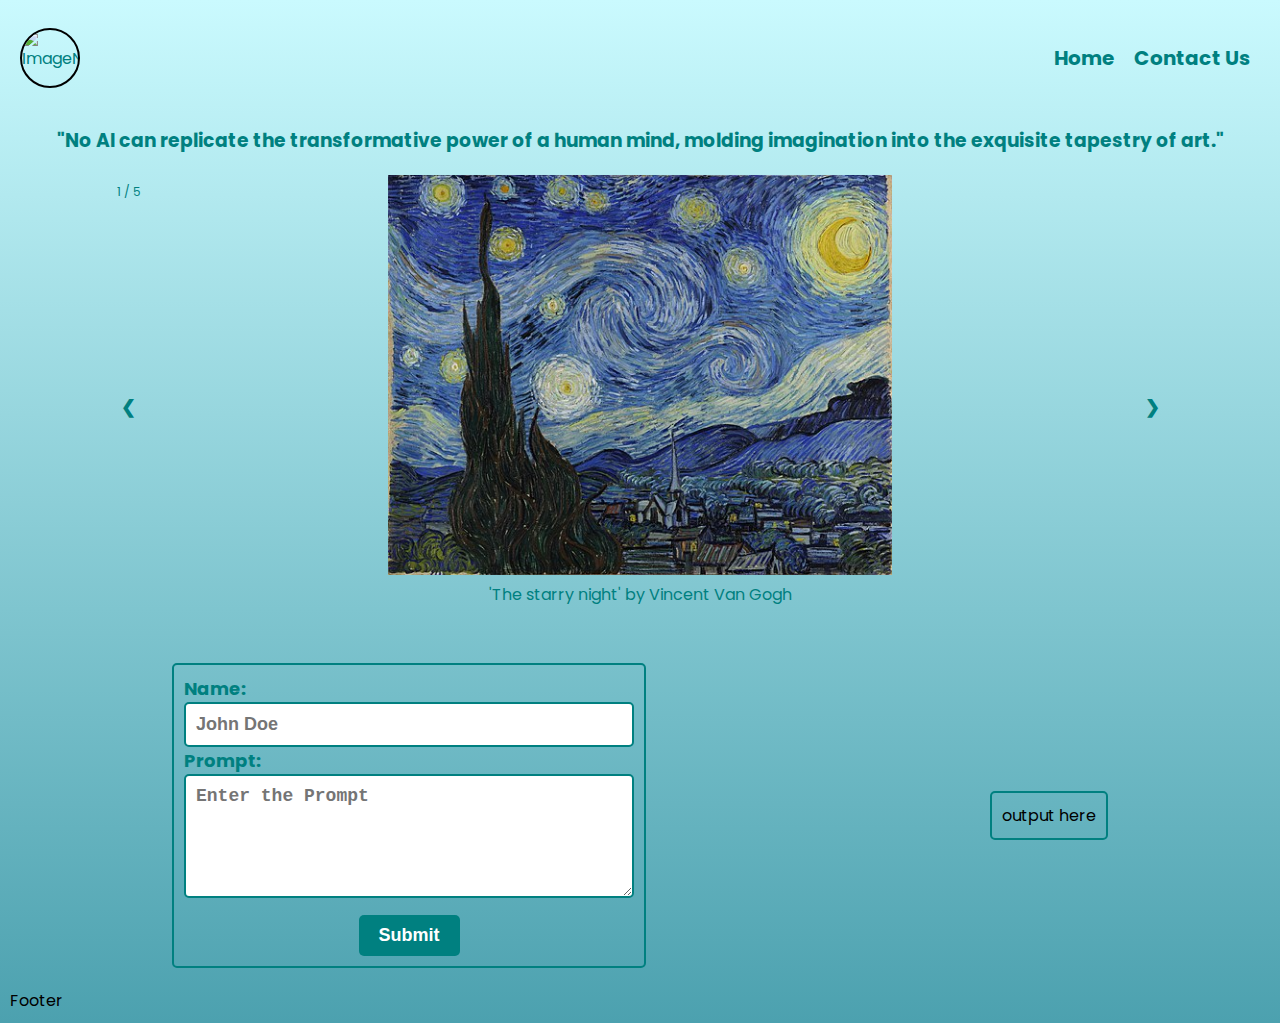
==== index.html @ 93733945 "add: improvements in input" ====
<!DOCTYPE html>
<html lang="en">
  <head>
    <meta charset="UTF-8" />
    <meta http-equiv="X-UA-Compatible" content="IE=edge" />
    <meta name="viewport" content="width=device-width, initial-scale=1.0" />
    <title>ImageNation | DallE clone</title>
    <link rel="stylesheet" href="style.css" />
  </head>
  <body>
    <div class="wrapper">
      <div class="navbar">
        <div class="nav-left">
          <img src="./assets/logo.png" alt="ImageNation" />
        </div>
        <div class="nav-right">
          <a href="#">Home</a>
          <a href="">Contact Us</a>
        </div>
        
      </div>
      <div class="header-quote">
        <h3>
          "No AI can replicate the transformative power of a human mind, molding
          imagination into the exquisite tapestry of art."
        </h3>
      </div>
      <div class="slideshow-container">
        <div class="mySlides fade">
          <div class="numbertext">1 / 5</div>
          <img
            src="./assets/starryNight.jpg"
            id="slide-1"
            alt="The starry night by Vincent Van Gogh"
          />
          <div class="text">
            <a
              href="https://en.wikipedia.org/wiki/The_Starry_Night"
              target="_blank"
              >'The starry night' by Vincent Van Gogh</a
            >
          </div>
        </div>

        <div class="mySlides fade">
          <div class="numbertext">2 / 5</div>
          <img
            src="./assets/Caspar_David_Friedrich_-_Wanderer_above_the_sea_of_fog.jpg"
            id="slide-2"
            alt="'Wanderer above the sea of fog' by Caspar David Friedrich"
          />
          <div class="text">
            <a
              href="https://en.wikipedia.org/wiki/Wanderer_above_the_Sea_of_Fog"
              target="_blank"
              >'Wanderer above the sea of fog' by Caspar David Friedrich</a
            >
          </div>
        </div>

        <div class="mySlides fade">
          <div class="numbertext">3 / 5</div>
          <img
            src="./assets/Zygmunt_Andrychiewicz(the dying artist).jpg"
            id="slide-3"
            alt="'The dying artist -the last friend' by Zygmunt Andrychiewicz"
          />
          <div class="text">
            <a
              href="https://globalgrowthforum.com/the-dying-artist-a-masterpiece-by-zygmunt-andrychiewicz/"
              target="_blank"
              >'The dying artist -the last friend' by Zygmunt Andrychiewicz</a
            >
          </div>
        </div>

        <div class="mySlides fade">
          <div class="numbertext">4 / 5</div>
          <img
            src="./assets/PicassoGuernica.jpg"
            id="slide-4"
            alt="'Guernica' by Pablo Picasso"
          />
          <div class="text">
            <a
              href="https://en.wikipedia.org/wiki/Guernica_(Picasso)"
              target="_blank"
              >'Guernica' by Pablo Picasso</a
            >
          </div>
        </div>

        <div class="mySlides fade">
          <div class="numbertext">5 / 5</div>
          <img
            src="./assets/potatoEasters1.jpg"
            id="slide-5"
            alt="'Potato Easters' by Vincent van Gogh "
          />
          <div class="text">
            <a
              href="https://en.wikipedia.org/wiki/The_Potato_Eaters"
              target="_blank"
              >'Potato Easters' by Vincent van Gogh</a
            >
          </div>
        </div>

        <!-- Next and previous buttons -->
        <a class="prev" onclick="plusSlides(-1)">&#10094;</a>
        <a class="next" onclick="plusSlides(1)">&#10095;</a>
      </div>

      <!-- //main-section -->

      <section>
        <div class="main-section">
          <div class="main-section-input">
            <form action="">
              <label for="name">Name: </label>
              <input type="text" placeholder="John Doe" />
              <br />
              <label for="prompt">Prompt: </label>
              <textarea name="prompt" id="prompt" cols="30" rows="5" placeholder="Enter the Prompt"></textarea>
            </form>
            <button type="btn">Submit</button>
          </div>
          <div class="main-section-output">output here</div>
        </div>
      </section>

      <!-- Footer section -->

      <section>

        <div class="footer-section">Footer</div>
      </section>
      </div>
    <script src="script.js"></script>
  </body>
</html>
---- style.css ----
@import url("https://fonts.googleapis.com/css2?family=Poppins&display=swap");
/* @import url("https://fonts.googleapis.com/css2?family=Poppins&display=swap"); */
@import url("https://fonts.googleapis.com/css2?family=Josefin+Sans&display=swap");
@import url("https://fonts.googleapis.com/css2?family=Josefin+Sans:wght@700&display=swap");

* {
  margin: 0;
  padding: 0;
  box-sizing: border-box;
  scroll-behavior: smooth;
}

body {
  background: linear-gradient(#CAFAFE, #4ca1af);
  font-family: "Poppins", sans-serif;
  /* color: black; */
  margin: 5px;
  padding: 5px;
}

.wrapper {
  display: flex;
  flex-direction: column;
}

@font-face {
  font-family: "Burtons";
  src: url(./assets/Burtons.otf);
}

/* Navbar */

.navbar {
  display: flex;
  align-items: center;
  justify-content: space-between;
  padding: 8px 0;
  color: teal;
  top: 0;
  z-index: 999;
  transition: all 0.3s ease;
  margin-bottom: 20px;
}

.nav-left {
  margin: 10px;
  display: flex;
  align-items: center;
  justify-content: space-between;
}

.nav-left img {
  width: 60px;
  height: 60px;
  object-fit: contain;
  border: 2px solid black;
  border-radius: 50%;
  cursor: pointer;
  align-items: center;
  display: flex;
}

.nav-right {
  display: flex;
  align-items: center;
  justify-content: space-between;
  gap: 20px;
  margin-right: 20px;
}

.nav-right a {
  text-decoration: none;
  color: teal;
  font-size: 20px;
  font-weight: bold;
  transition: all 0.3s ease;
}

.nav-right a:hover {
  color: #ff00ff;
}

.title {
  font-family: "Burtons", sans-serif;
  font-size: 30px;
  font-weight: bold;
  letter-spacing: 2px;
  color: black;
  text-decoration: none;
}

.second-nav button {
  padding: 10px 20px;
  border: none;
  border-radius: 5px;
  background: teal;
  color: white;
  font-size: 18px;
  font-weight: bold;
  cursor: pointer;
  transition: all 0.3s ease;
}

.second-nav button:hover {
  background: #ff00ff;
  color: cyan;
}

/* Header */

.header-quote {
  display: flex;
  align-items: center;
  justify-content: center;
  flex-direction: column;
  gap: 20px;
  margin-bottom: 20px;
  color: teal;
}

/* Paintings and painting carousel*/

.slideshow-container {
  width: 85%;
  position: relative;
  margin: auto;
  margin-bottom: 20px;
}

.mySlides {
  display: none;
}

.mySlides img {
  width: 100%;
  height: 400px;
  object-fit: contain;
  transition: all 0.4s ease-in-out;
}

.prev,
.next {
  cursor: pointer;
  position: absolute;
  top: 50%;
  width: auto;
  padding: 16px;
  margin-top: -22px;
  color: teal;
  font-weight: bold;
  font-size: 18px;
  transition: 0.6s ease;
  border-radius: 0 3px 3px 0;
  user-select: none;
}

.next {
  right: 0;
  border-radius: 3px 0 0 3px;
}

.prev:hover,
.next:hover {
  background-color: magenta;
  color: cyan;
}

.text {
  color: teal;
  font-size: 15px;
  padding: 8px 12px;
  position: relative;
  bottom: 8px;
  width: 100%;
  text-align: center;
}

.text a {
  color: teal;
  text-decoration: none;
  font-size: 16px;
  transition: all 0.3s ease-in-out;
}

.text a:hover {
  color: white;
  cursor: pointer;
}

.numbertext {
  color: teal;
  font-size: 12px;
  padding: 8px 12px;
  position: absolute;
  top: 0;
}

.fade {
  -webkit-animation-name: fade;
  -webkit-animation-duration: 1.5s;
  animation-name: fade;
  animation-duration: 0.5s;
}

@keyframes fade {
  from {
    opacity: 0.4;
  }
  to {
    opacity: 1;
  }
}

/* Main section */

.main-section {
  margin-top: 20px;
  display: flex;
  align-items: center;
  justify-content: space-around;
  gap: 20px;
  margin-bottom: 20px;
}

.main-section-input {
  border: 2px solid teal;
  padding: 10px;
  gap: 10px;
  display: flex;
  align-items: center;
  justify-content: center;
  flex-direction: column;
  border-radius: 5px;
}

.main-section-input button {
  padding: 10px 20px;
  border: none;
  border-radius: 5px;
  background: teal;
  color: white;
  font-size: 18px;
  font-weight: bold;
  cursor: pointer;
  transition: all 0.3s ease;
}

.main-section-input button:hover {
  background: #ff00ff;
  color: cyan;
}

.main-section-input input {
  width: 100%;
  padding: 10px;
  border: 2px solid teal;
  border-radius: 5px;
  outline: none;
  font-size: 18px;
  font-weight: bold;
  color: teal;
}

.main-section-input input:focus {
  border: 2px solid #ff00ff;
}

.main-section-input label {
  font-size: 18px;
  font-weight: bold;
  color: teal;
}

.main-section-input textarea {
  width: 100%;
  padding: 10px;
  border: 2px solid teal;
  border-radius: 5px;
  outline: none;
  font-size: 18px;
  font-weight: bold;
  color: teal;
}

.main-section-input textarea:focus {
  border: 2px solid #ff00ff;
}

.main-section-output {
  border: 2px solid teal;
  padding: 10px;
  gap: 10px;
  display: flex;
  align-items: center;
  justify-content: center;
  border-radius: 5px;
}

/* Screens */
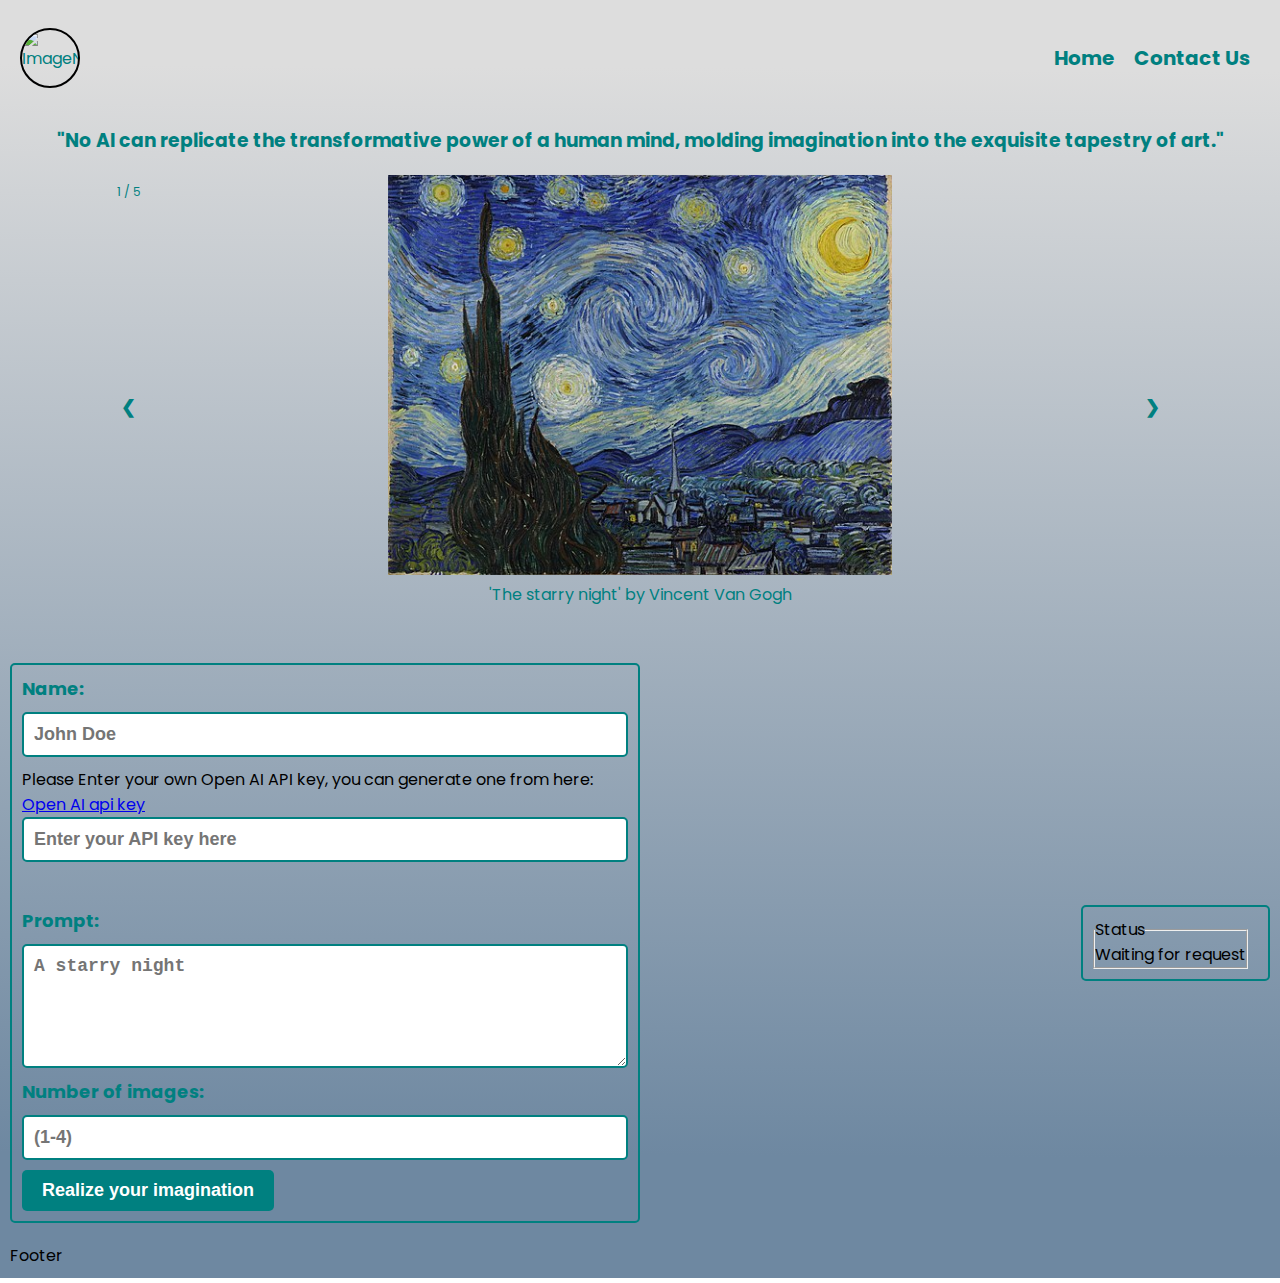
==== commit 04b5315c: "add: input feature & initialized backend" ====
--- a/index.html
+++ b/index.html
@@ -17,7 +17,6 @@
           <a href="#">Home</a>
           <a href="">Contact Us</a>
         </div>
-        
       </div>
       <div class="header-quote">
         <h3>
@@ -116,26 +115,64 @@
       <section>
         <div class="main-section">
           <div class="main-section-input">
-            <form action="">
-              <label for="name">Name: </label>
-              <input type="text" placeholder="John Doe" />
-              <br />
-              <label for="prompt">Prompt: </label>
-              <textarea name="prompt" id="prompt" cols="30" rows="5" placeholder="Enter the Prompt"></textarea>
-            </form>
-            <button type="btn">Submit</button>
+            <label for="name">Name: </label>
+            <input id="user-name" type="text" placeholder="John Doe" />
+            <div>
+              Please Enter your own Open AI API key, you can generate one from
+              here:
+              <a
+                target="_blank"
+                href="https://platform.openai.com/account/api-keys"
+                >Open AI api key</a
+              >
+              <input
+                id="api-key"
+                type="text"
+                value=""
+                placeholder="Enter your API key here"
+              />
+            </div>
+            <br />
+            <label for="prompt">Prompt: </label>
+            <textarea
+              name="prompt"
+              id="image-prompt"
+              cols="30"
+              rows="5"
+              placeholder="A starry night"
+            ></textarea>
+            <label for="number">Number of images: </label>
+            <input
+              id="image-count"
+              type="number"
+              placeholder="(1-4)"
+              min="1"
+              max="4"
+            />
+            <button id="send-request" type="button">
+              Realize your imagination
+            </button>
           </div>
-          <div class="main-section-output">output here</div>
+          <div class="main-section-output">
+            <fieldset>
+              <legend>Status</legend>
+              <div id="req-status">
+                <p id="req-status-value">Waiting for request</p>
+              </div>
+            </fieldset>
+
+            <!-- Response images -->
+            <div id="image-container"></div>
+          </div>
         </div>
       </section>
 
       <!-- Footer section -->
 
       <section>
-
         <div class="footer-section">Footer</div>
       </section>
-      </div>
+    </div>
     <script src="script.js"></script>
   </body>
 </html>
--- a/style.css
+++ b/style.css
@@ -11,7 +11,7 @@
 }
 
 body {
-  background: linear-gradient(#CAFAFE, #4ca1af);
+  background: linear-gradient(180.3deg, rgb(221, 221, 221) 5.5%, rgb(110, 136, 161) 90.2%);
   font-family: "Poppins", sans-serif;
   /* color: black; */
   margin: 5px;
@@ -217,18 +217,19 @@
   margin-top: 20px;
   display: flex;
   align-items: center;
-  justify-content: space-around;
+  justify-content: space-between;
   gap: 20px;
   margin-bottom: 20px;
 }
 
 .main-section-input {
   border: 2px solid teal;
+  width: 50%;
   padding: 10px;
   gap: 10px;
   display: flex;
-  align-items: center;
-  justify-content: center;
+  align-items: flex-start;
+  justify-content: space-around;
   flex-direction: column;
   border-radius: 5px;
 }
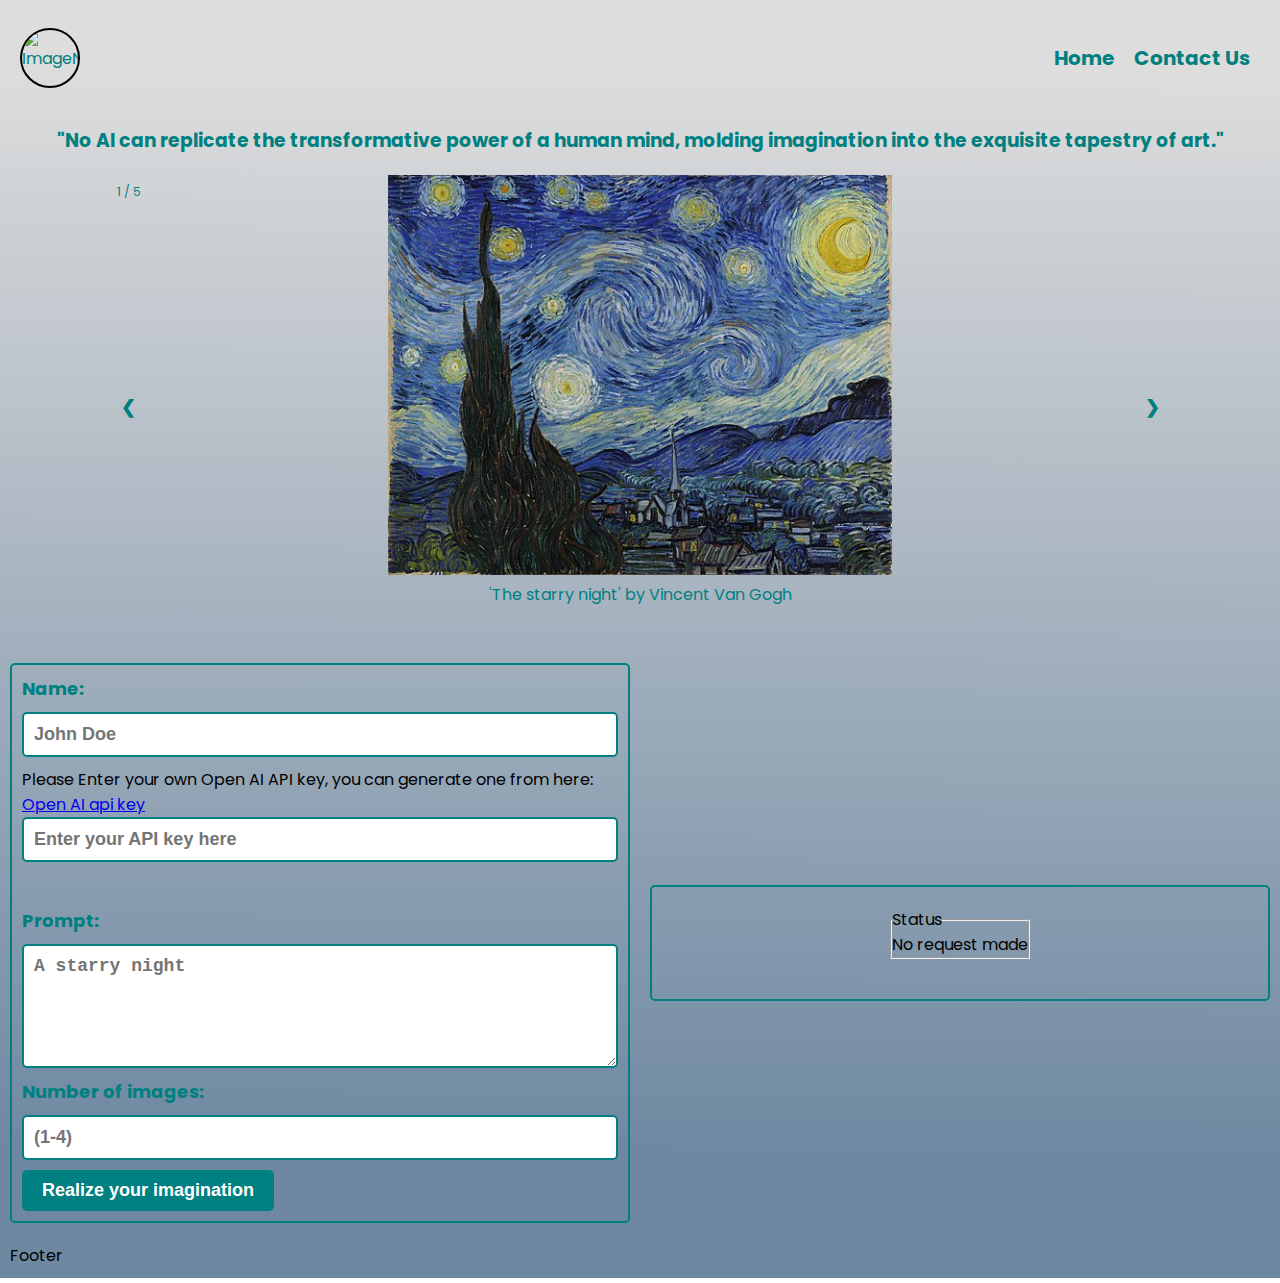
==== commit a757e445: "add: download image" ====
--- a/index.html
+++ b/index.html
@@ -157,12 +157,12 @@
             <fieldset>
               <legend>Status</legend>
               <div id="req-status">
-                <p id="req-status-value">Waiting for request</p>
+                <p id="req-status-value">No request made</p>
               </div>
             </fieldset>
 
             <!-- Response images -->
-            <div id="image-container"></div>
+            <div class="result-images" id="image-container"></div>
           </div>
         </div>
       </section>
--- a/style.css
+++ b/style.css
@@ -288,13 +288,74 @@
 }
 
 .main-section-output {
-  border: 2px solid teal;
-  padding: 10px;
+  width: 50%;
+  display: flex;
+  align-items: center;
+  justify-content: center;
+  flex-direction: column;
+  gap: 20px;
+  border: 2px solid teal;
+  border-radius: 5px;
+  padding: 20px;
+}
+
+.result-images {
+  width: 100%;
+  display: flex;
+  align-items: center;
+  justify-content: center;
+  gap: 20px;
+  flex-wrap: wrap;
+  position: relative;
+}
+
+.result-images img {
+  width: 200px;
+  height: 200px;
+  object-fit: contain;
+  border: 2px solid teal;
+  border-radius: 5px;
+  position: relative;
+}
+
+.result-images img:hover {
+  border: 2px solid #ff00ff;
+}
+
+.result-images img:hover + .download-btn {
+  opacity: 1;
+}
+
+.image-div {
+  position: relative;
+  display: flex;
+  align-items: center;
+  justify-content: center;
+  flex-direction: column;
   gap: 10px;
-  display: flex;
-  align-items: center;
-  justify-content: center;
-  border-radius: 5px;
-}
+}
+
+
+.download-btn {
+  padding: 10px 20px;
+  border: none;
+  border-radius: 5px;
+  background: teal;
+  color: white;
+  font-size: 10px;
+  font-weight: bold;
+  cursor: pointer;
+  transition: all 0.3s ease;
+}
+
+.download-btn:hover {
+  background: #ff00ff;
+  color: cyan;
+}
+
+
+/* Footer */
+
+
 
 /* Screens */
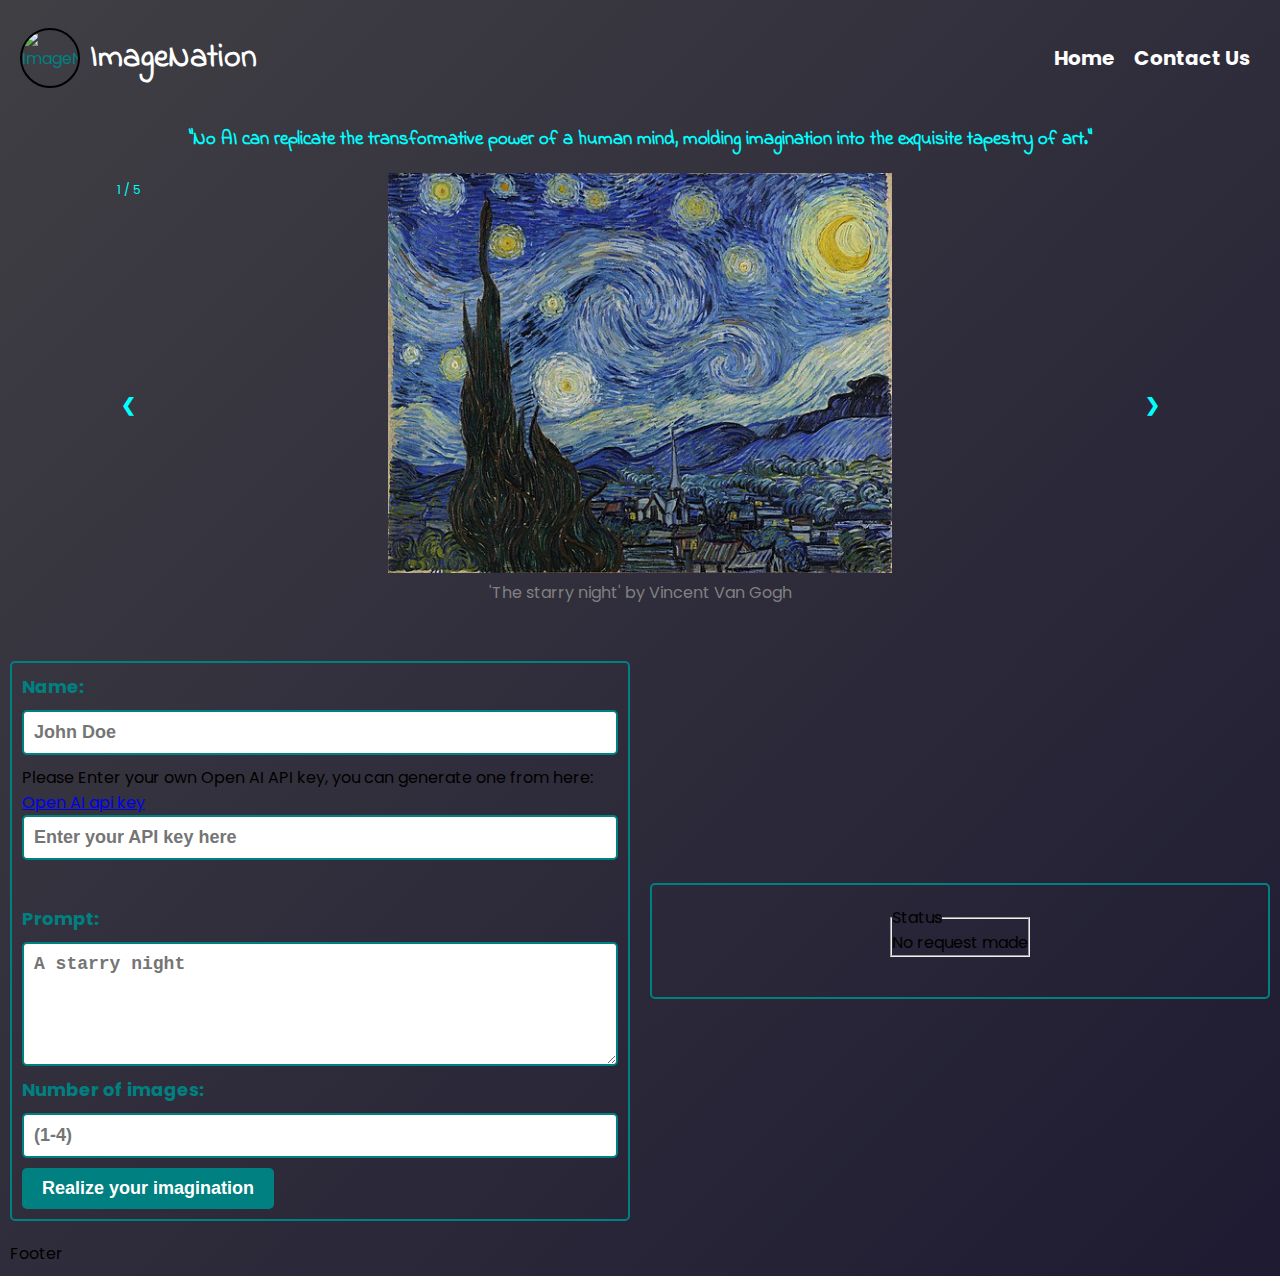
==== commit 6937a241: "add: media queries" ====
--- a/index.html
+++ b/index.html
@@ -12,6 +12,7 @@
       <div class="navbar">
         <div class="nav-left">
           <img src="./assets/logo.png" alt="ImageNation" />
+          <h1>ImageNation</h1>
         </div>
         <div class="nav-right">
           <a href="#">Home</a>
--- a/style.css
+++ b/style.css
@@ -1,7 +1,5 @@
 @import url("https://fonts.googleapis.com/css2?family=Poppins&display=swap");
-/* @import url("https://fonts.googleapis.com/css2?family=Poppins&display=swap"); */
-@import url("https://fonts.googleapis.com/css2?family=Josefin+Sans&display=swap");
-@import url("https://fonts.googleapis.com/css2?family=Josefin+Sans:wght@700&display=swap");
+@import url("https://fonts.googleapis.com/css2?family=Indie+Flower&display=swap");
 
 * {
   margin: 0;
@@ -11,7 +9,7 @@
 }
 
 body {
-  background: linear-gradient(180.3deg, rgb(221, 221, 221) 5.5%, rgb(110, 136, 161) 90.2%);
+  background: linear-gradient(to bottom right, #403f44, #1e1b32);
   font-family: "Poppins", sans-serif;
   /* color: black; */
   margin: 5px;
@@ -43,10 +41,16 @@
 }
 
 .nav-left {
+  gap: 10px;
   margin: 10px;
   display: flex;
   align-items: center;
   justify-content: space-between;
+}
+
+.nav-left h1 {
+  font-family: 'Indie Flower', cursive;
+  color: white;
 }
 
 .nav-left img {
@@ -70,7 +74,7 @@
 
 .nav-right a {
   text-decoration: none;
-  color: teal;
+  color: white;
   font-size: 20px;
   font-weight: bold;
   transition: all 0.3s ease;
@@ -78,6 +82,7 @@
 
 .nav-right a:hover {
   color: #ff00ff;
+  transition: all 0.3s ease-in-out;
 }
 
 .title {
@@ -109,13 +114,14 @@
 /* Header */
 
 .header-quote {
+  font-family: 'Indie Flower', cursive;
   display: flex;
   align-items: center;
   justify-content: center;
   flex-direction: column;
   gap: 20px;
   margin-bottom: 20px;
-  color: teal;
+  color: cyan;
 }
 
 /* Paintings and painting carousel*/
@@ -146,7 +152,7 @@
   width: auto;
   padding: 16px;
   margin-top: -22px;
-  color: teal;
+  color: cyan;
   font-weight: bold;
   font-size: 18px;
   transition: 0.6s ease;
@@ -161,12 +167,12 @@
 
 .prev:hover,
 .next:hover {
-  background-color: magenta;
+  background-color: teal;
   color: cyan;
 }
 
 .text {
-  color: teal;
+  color: cyan;
   font-size: 15px;
   padding: 8px 12px;
   position: relative;
@@ -176,19 +182,19 @@
 }
 
 .text a {
-  color: teal;
+  color: gray;
   text-decoration: none;
   font-size: 16px;
   transition: all 0.3s ease-in-out;
 }
 
 .text a:hover {
-  color: white;
+  color: cyan;
   cursor: pointer;
 }
 
 .numbertext {
-  color: teal;
+  color: cyan;
   font-size: 12px;
   padding: 8px 12px;
   position: absolute;
@@ -335,7 +341,6 @@
   gap: 10px;
 }
 
-
 .download-btn {
   padding: 10px 20px;
   border: none;
@@ -353,9 +358,13 @@
   color: cyan;
 }
 
-
 /* Footer */
 
-
-
 /* Screens */
+
+@media screen and (max-width: 550px) {
+  .main-section {
+    display: flex;
+    flex-direction: column;
+  }
+}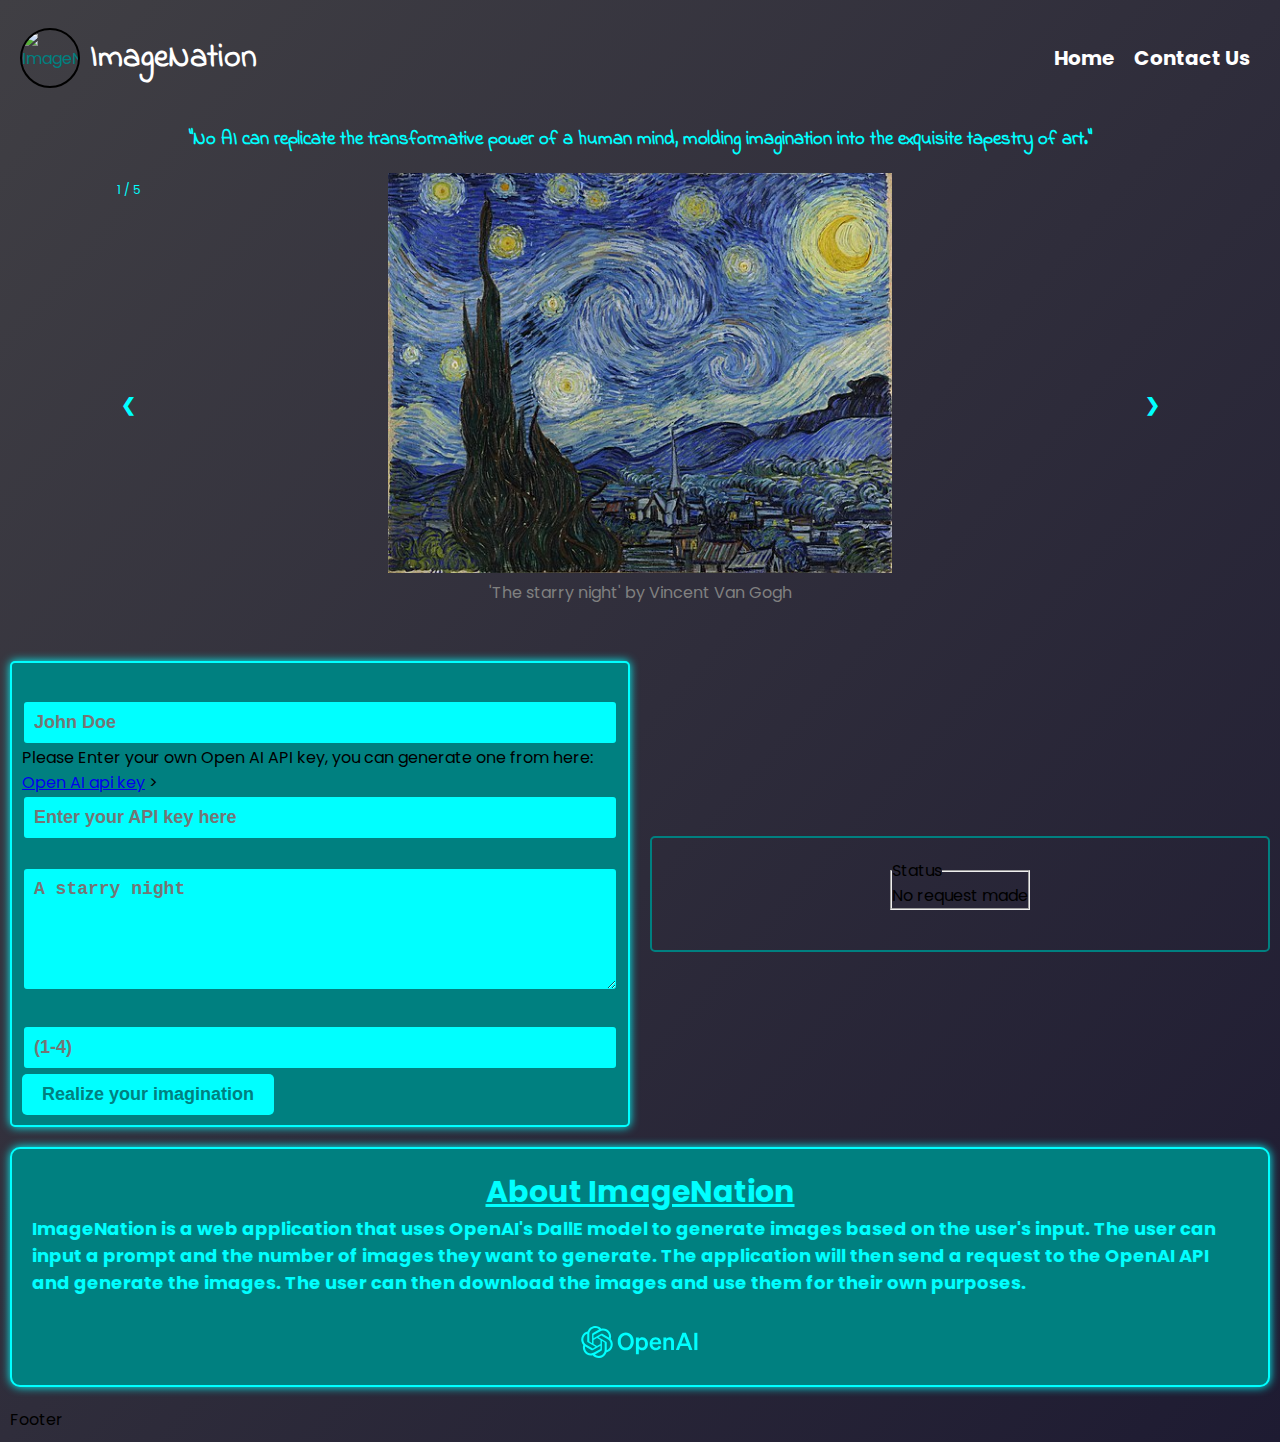
==== commit 3ad826c0: "add: some designs" ====
--- a/index.html
+++ b/index.html
@@ -116,9 +116,14 @@
       <section>
         <div class="main-section">
           <div class="main-section-input">
-            <label for="name">Name: </label>
-            <input id="user-name" type="text" placeholder="John Doe" />
-            <div>
+            <form action="">
+              <label for="name">Name: </label>
+              <input
+                id="user-name"
+                type="text"
+                placeholder="John Doe"
+                required
+              />
               Please Enter your own Open AI API key, you can generate one from
               here:
               <a
@@ -126,33 +131,36 @@
                 href="https://platform.openai.com/account/api-keys"
                 >Open AI api key</a
               >
+              >
               <input
                 id="api-key"
                 type="text"
                 value=""
                 placeholder="Enter your API key here"
+                required
               />
-            </div>
-            <br />
-            <label for="prompt">Prompt: </label>
-            <textarea
-              name="prompt"
-              id="image-prompt"
-              cols="30"
-              rows="5"
-              placeholder="A starry night"
-            ></textarea>
-            <label for="number">Number of images: </label>
-            <input
-              id="image-count"
-              type="number"
-              placeholder="(1-4)"
-              min="1"
-              max="4"
-            />
-            <button id="send-request" type="button">
-              Realize your imagination
-            </button>
+              <label for="prompt">Prompt: </label>
+              <textarea
+                name="prompt"
+                id="image-prompt"
+                cols="30"
+                rows="5"
+                placeholder="A starry night"
+                required
+              ></textarea>
+              <label for="number">Number of images: </label>
+              <input
+                id="image-count"
+                type="number"
+                placeholder="(1-4)"
+                min="1"
+                max="4"
+                required
+              />
+              <button id="send-request" type="button">
+                Realize your imagination
+              </button>
+            </form>
           </div>
           <div class="main-section-output">
             <fieldset>
@@ -168,6 +176,29 @@
         </div>
       </section>
 
+      <!-- About Section -->
+
+      <section>
+        <div class="about-section">
+          <div class="about-section-left">
+            <h1>About ImageNation</h1>
+            <p>
+              ImageNation is a web application that uses OpenAI's DallE model to
+              generate images based on the user's input. The user can input a
+              prompt and the number of images they want to generate. The
+              application will then send a request to the OpenAI API and
+              generate the images. The user can then download the images and use
+              them for their own purposes.
+            </p>
+          </div>
+          <div class="about-section-right">
+            <a href="https://openai.com/product/dall-e-2" target="_blank">
+
+              <svg fill="none" xmlns="http://www.w3.org/2000/svg" viewBox="0 0 1180 320" class="a-icon--logo-text flex h-32" style="width:118;height:32;" data-new="" aria-hidden="true" data-v-3154cec8=""><g fill="currentColor" data-v-3154cec8=""><path d="m367.44 153.84c0 52.32 33.6 88.8 80.16 88.8s80.16-36.48 80.16-88.8-33.6-88.8-80.16-88.8-80.16 36.48-80.16 88.8zm129.6 0c0 37.44-20.4 61.68-49.44 61.68s-49.44-24.24-49.44-61.68 20.4-61.68 49.44-61.68 49.44 24.24 49.44 61.68z"></path><path d="m614.27 242.64c35.28 0 55.44-29.76 55.44-65.52s-20.16-65.52-55.44-65.52c-16.32 0-28.32 6.48-36.24 15.84v-13.44h-28.8v169.2h28.8v-56.4c7.92 9.36 19.92 15.84 36.24 15.84zm-36.96-69.12c0-23.76 13.44-36.72 31.2-36.72 20.88 0 32.16 16.32 32.16 40.32s-11.28 40.32-32.16 40.32c-17.76 0-31.2-13.2-31.2-36.48z"></path><path d="m747.65 242.64c25.2 0 45.12-13.2 54-35.28l-24.72-9.36c-3.84 12.96-15.12 20.16-29.28 20.16-18.48 0-31.44-13.2-33.6-34.8h88.32v-9.6c0-34.56-19.44-62.16-55.92-62.16s-60 28.56-60 65.52c0 38.88 25.2 65.52 61.2 65.52zm-1.44-106.8c18.24 0 26.88 12 27.12 25.92h-57.84c4.32-17.04 15.84-25.92 30.72-25.92z"></path><path d="m823.98 240h28.8v-73.92c0-18 13.2-27.6 26.16-27.6 15.84 0 22.08 11.28 22.08 26.88v74.64h28.8v-83.04c0-27.12-15.84-45.36-42.24-45.36-16.32 0-27.6 7.44-34.8 15.84v-13.44h-28.8z"></path><path d="m1014.17 67.68-65.28 172.32h30.48l14.64-39.36h74.4l14.88 39.36h30.96l-65.28-172.32zm16.8 34.08 27.36 72h-54.24z"></path><path d="m1163.69 68.18h-30.72v172.32h30.72z"></path><path d="m297.06 130.97c7.26-21.79 4.76-45.66-6.85-65.48-17.46-30.4-52.56-46.04-86.84-38.68-15.25-17.18-37.16-26.95-60.13-26.81-35.04-.08-66.13 22.48-76.91 55.82-22.51 4.61-41.94 18.7-53.31 38.67-17.59 30.32-13.58 68.54 9.92 94.54-7.26 21.79-4.76 45.66 6.85 65.48 17.46 30.4 52.56 46.04 86.84 38.68 15.24 17.18 37.16 26.95 60.13 26.8 35.06.09 66.16-22.49 76.94-55.86 22.51-4.61 41.94-18.7 53.31-38.67 17.57-30.32 13.55-68.51-9.94-94.51zm-120.28 168.11c-14.03.02-27.62-4.89-38.39-13.88.49-.26 1.34-.73 1.89-1.07l63.72-36.8c3.26-1.85 5.26-5.32 5.24-9.07v-89.83l26.93 15.55c.29.14.48.42.52.74v74.39c-.04 33.08-26.83 59.9-59.91 59.97zm-128.84-55.03c-7.03-12.14-9.56-26.37-7.15-40.18.47.28 1.3.79 1.89 1.13l63.72 36.8c3.23 1.89 7.23 1.89 10.47 0l77.79-44.92v31.1c.02.32-.13.63-.38.83l-64.41 37.19c-28.69 16.52-65.33 6.7-81.92-21.95zm-16.77-139.09c7-12.16 18.05-21.46 31.21-26.29 0 .55-.03 1.52-.03 2.2v73.61c-.02 3.74 1.98 7.21 5.23 9.06l77.79 44.91-26.93 15.55c-.27.18-.61.21-.91.08l-64.42-37.22c-28.63-16.58-38.45-53.21-21.95-81.89zm221.26 51.49-77.79-44.92 26.93-15.54c.27-.18.61-.21.91-.08l64.42 37.19c28.68 16.57 38.51 53.26 21.94 81.94-7.01 12.14-18.05 21.44-31.2 26.28v-75.81c.03-3.74-1.96-7.2-5.2-9.06zm26.8-40.34c-.47-.29-1.3-.79-1.89-1.13l-63.72-36.8c-3.23-1.89-7.23-1.89-10.47 0l-77.79 44.92v-31.1c-.02-.32.13-.63.38-.83l64.41-37.16c28.69-16.55 65.37-6.7 81.91 22 6.99 12.12 9.52 26.31 7.15 40.1zm-168.51 55.43-26.94-15.55c-.29-.14-.48-.42-.52-.74v-74.39c.02-33.12 26.89-59.96 60.01-59.94 14.01 0 27.57 4.92 38.34 13.88-.49.26-1.33.73-1.89 1.07l-63.72 36.8c-3.26 1.85-5.26 5.31-5.24 9.06l-.04 89.79zm14.63-31.54 34.65-20.01 34.65 20v40.01l-34.65 20-34.65-20z"></path></g></svg>
+            </a>
+          </div>
+        </div>
+
       <!-- Footer section -->
 
       <section>
--- a/style.css
+++ b/style.css
@@ -229,13 +229,15 @@
 }
 
 .main-section-input {
-  border: 2px solid teal;
+  background: teal;
+  border: 2px solid cyan;
+  box-shadow: 0 0 10px cyan;
   width: 50%;
   padding: 10px;
   gap: 10px;
   display: flex;
-  align-items: flex-start;
-  justify-content: space-around;
+  align-items: center;
+  justify-content: center;
   flex-direction: column;
   border-radius: 5px;
 }
@@ -244,12 +246,13 @@
   padding: 10px 20px;
   border: none;
   border-radius: 5px;
-  background: teal;
-  color: white;
-  font-size: 18px;
-  font-weight: bold;
-  cursor: pointer;
-  transition: all 0.3s ease;
+  background: cyan;
+  color: teal;
+  font-size: 18px;
+  font-weight: bold;
+  cursor: pointer;
+  transition: all 0.3s ease;
+  margin-top: 4px;
 }
 
 .main-section-input button:hover {
@@ -265,7 +268,20 @@
   outline: none;
   font-size: 18px;
   font-weight: bold;
-  color: teal;
+  background: cyan;
+  color: teal;
+}
+
+.main-section-input textarea {
+  background: cyan;
+  color: teal;
+  width: 100%;
+  padding: 10px;
+  border: 2px solid teal;
+  border-radius: 5px;
+  outline: none;
+  font-size: 18px;
+  font-weight: bold;
 }
 
 .main-section-input input:focus {
@@ -356,6 +372,52 @@
 .download-btn:hover {
   background: #ff00ff;
   color: cyan;
+}
+
+/* About */
+
+.about-section {
+  background: teal;
+  border: 2px solid cyan;
+  border-radius: 10px;
+  padding: 20px;
+  box-shadow: 0 0 10px cyan;
+  width: 100%;
+  color: cyan;
+  font-size: 18px;
+  display: flex;
+  align-items: center;
+  justify-content: center;
+  flex-direction: column;
+  gap: 30px;
+  margin-bottom: 20px;
+}
+
+.about-section h1 {
+  text-align: center;
+  text-decoration: underline;
+  font-size: 30px;
+  font-weight: bold;
+  color: cyan;
+}
+
+.about-section p {
+  font-size: 18px;
+  font-weight: bold;
+  justify-content: center;
+  color: cyan;
+}
+
+.about-section a {
+  color: cyan;
+  text-decoration: none;
+  font-size: 18px;
+  font-weight: bold;
+  transition: all 0.3s ease;
+}
+
+.about-section a:hover {
+  color: #ffffff;
 }
 
 /* Footer */
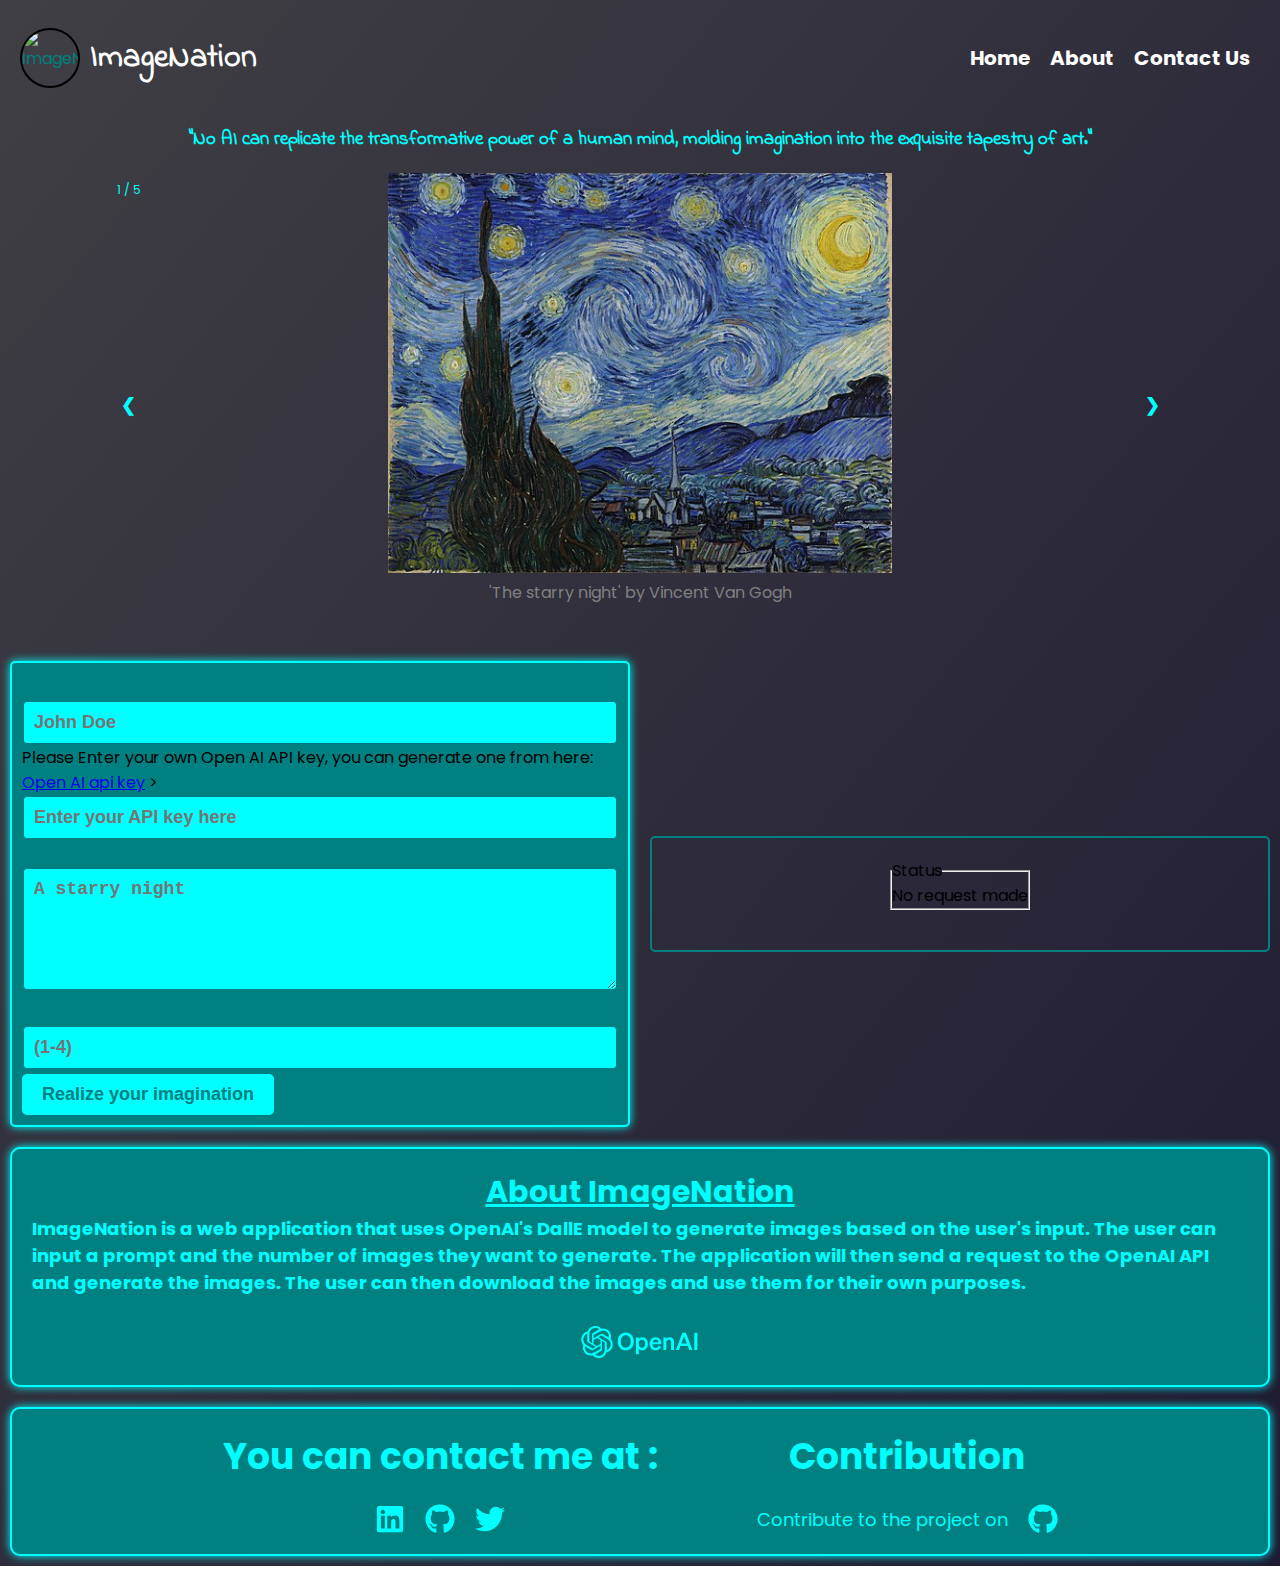
==== commit a458d4d1: "add: footer" ====
--- a/index.html
+++ b/index.html
@@ -16,7 +16,8 @@
         </div>
         <div class="nav-right">
           <a href="#">Home</a>
-          <a href="">Contact Us</a>
+          <a href="#about">About</a>
+          <a href="#">Contact Us</a>
         </div>
       </div>
       <div class="header-quote">
@@ -179,7 +180,7 @@
       <!-- About Section -->
 
       <section>
-        <div class="about-section">
+        <div id="about" class="about-section">
           <div class="about-section-left">
             <h1>About ImageNation</h1>
             <p>
@@ -201,8 +202,26 @@
 
       <!-- Footer section -->
 
-      <section>
-        <div class="footer-section">Footer</div>
+      <section class="footer-section">
+        <div class="contact">
+          <h1>You can contact me at :</h1>
+          
+          <div class="contact-options">
+          <svg class="linkedin" onclick="goToMyLinkedin()" xmlns="http://www.w3.org/2000/svg" height="1em" viewBox="0 0 448 512"><path d="M416 32H31.9C14.3 32 0 46.5 0 64.3v383.4C0 465.5 14.3 480 31.9 480H416c17.6 0 32-14.5 32-32.3V64.3c0-17.8-14.4-32.3-32-32.3zM135.4 416H69V202.2h66.5V416zm-33.2-243c-21.3 0-38.5-17.3-38.5-38.5S80.9 96 102.2 96c21.2 0 38.5 17.3 38.5 38.5 0 21.3-17.2 38.5-38.5 38.5zm282.1 243h-66.4V312c0-24.8-.5-56.7-34.5-56.7-34.6 0-39.9 27-39.9 54.9V416h-66.4V202.2h63.7v29.2h.9c8.9-16.8 30.6-34.5 62.9-34.5 67.2 0 79.7 44.3 79.7 101.9V416z"/></svg>
+
+          <svg class="github" onclick=goToMyGithub() xmlns="http://www.w3.org/2000/svg" height="1em" viewBox="0 0 496 512"><path d="M165.9 397.4c0 2-2.3 3.6-5.2 3.6-3.3.3-5.6-1.3-5.6-3.6 0-2 2.3-3.6 5.2-3.6 3-.3 5.6 1.3 5.6 3.6zm-31.1-4.5c-.7 2 1.3 4.3 4.3 4.9 2.6 1 5.6 0 6.2-2s-1.3-4.3-4.3-5.2c-2.6-.7-5.5.3-6.2 2.3zm44.2-1.7c-2.9.7-4.9 2.6-4.6 4.9.3 2 2.9 3.3 5.9 2.6 2.9-.7 4.9-2.6 4.6-4.6-.3-1.9-3-3.2-5.9-2.9zM244.8 8C106.1 8 0 113.3 0 252c0 110.9 69.8 205.8 169.5 239.2 12.8 2.3 17.3-5.6 17.3-12.1 0-6.2-.3-40.4-.3-61.4 0 0-70 15-84.7-29.8 0 0-11.4-29.1-27.8-36.6 0 0-22.9-15.7 1.6-15.4 0 0 24.9 2 38.6 25.8 21.9 38.6 58.6 27.5 72.9 20.9 2.3-16 8.8-27.1 16-33.7-55.9-6.2-112.3-14.3-112.3-110.5 0-27.5 7.6-41.3 23.6-58.9-2.6-6.5-11.1-33.3 2.6-67.9 20.9-6.5 69 27 69 27 20-5.6 41.5-8.5 62.8-8.5s42.8 2.9 62.8 8.5c0 0 48.1-33.6 69-27 13.7 34.7 5.2 61.4 2.6 67.9 16 17.7 25.8 31.5 25.8 58.9 0 96.5-58.9 104.2-114.8 110.5 9.2 7.9 17 22.9 17 46.4 0 33.7-.3 75.4-.3 83.6 0 6.5 4.6 14.4 17.3 12.1C428.2 457.8 496 362.9 496 252 496 113.3 383.5 8 244.8 8zM97.2 352.9c-1.3 1-1 3.3.7 5.2 1.6 1.6 3.9 2.3 5.2 1 1.3-1 1-3.3-.7-5.2-1.6-1.6-3.9-2.3-5.2-1zm-10.8-8.1c-.7 1.3.3 2.9 2.3 3.9 1.6 1 3.6.7 4.3-.7.7-1.3-.3-2.9-2.3-3.9-2-.6-3.6-.3-4.3.7zm32.4 35.6c-1.6 1.3-1 4.3 1.3 6.2 2.3 2.3 5.2 2.6 6.5 1 1.3-1.3.7-4.3-1.3-6.2-2.2-2.3-5.2-2.6-6.5-1zm-11.4-14.7c-1.6 1-1.6 3.6 0 5.9 1.6 2.3 4.3 3.3 5.6 2.3 1.6-1.3 1.6-3.9 0-6.2-1.4-2.3-4-3.3-5.6-2z"/></svg>
+
+          <svg xmlns="http://www.w3.org/2000/svg" 
+          class="twitter" onclick="goToMyTwitter()" height="1em" viewBox="0 0 512 512"><path d="M459.37 151.716c.325 4.548.325 9.097.325 13.645 0 138.72-105.583 298.558-298.558 298.558-59.452 0-114.68-17.219-161.137-47.106 8.447.974 16.568 1.299 25.34 1.299 49.055 0 94.213-16.568 130.274-44.832-46.132-.975-84.792-31.188-98.112-72.772 6.498.974 12.995 1.624 19.818 1.624 9.421 0 18.843-1.3 27.614-3.573-48.081-9.747-84.143-51.98-84.143-102.985v-1.299c13.969 7.797 30.214 12.67 47.431 13.319-28.264-18.843-46.781-51.005-46.781-87.391 0-19.492 5.197-37.36 14.294-52.954 51.655 63.675 129.3 105.258 216.365 109.807-1.624-7.797-2.599-15.918-2.599-24.04 0-57.828 46.782-104.934 104.934-104.934 30.213 0 57.502 12.67 76.67 33.137 23.715-4.548 46.456-13.32 66.599-25.34-7.798 24.366-24.366 44.833-46.132 57.827 21.117-2.273 41.584-8.122 60.426-16.243-14.292 20.791-32.161 39.308-52.628 54.253z"/></svg>
+          </div>
+        </div>
+        <div class="contribution">
+            <h1>Contribution</h1>
+            <div class="contri-para">
+              <p>Contribute to the project on</p>
+              <svg class="github" id="github-link" onclick=  goToGithub() xmlns="http://www.w3.org/2000/svg" height="2em" viewBox="0 0 496 512"><path d="M165.9 397.4c0 2-2.3 3.6-5.2 3.6-3.3.3-5.6-1.3-5.6-3.6 0-2 2.3-3.6 5.2-3.6 3-.3 5.6 1.3 5.6 3.6zm-31.1-4.5c-.7 2 1.3 4.3 4.3 4.9 2.6 1 5.6 0 6.2-2s-1.3-4.3-4.3-5.2c-2.6-.7-5.5.3-6.2 2.3zm44.2-1.7c-2.9.7-4.9 2.6-4.6 4.9.3 2 2.9 3.3 5.9 2.6 2.9-.7 4.9-2.6 4.6-4.6-.3-1.9-3-3.2-5.9-2.9zM244.8 8C106.1 8 0 113.3 0 252c0 110.9 69.8 205.8 169.5 239.2 12.8 2.3 17.3-5.6 17.3-12.1 0-6.2-.3-40.4-.3-61.4 0 0-70 15-84.7-29.8 0 0-11.4-29.1-27.8-36.6 0 0-22.9-15.7 1.6-15.4 0 0 24.9 2 38.6 25.8 21.9 38.6 58.6 27.5 72.9 20.9 2.3-16 8.8-27.1 16-33.7-55.9-6.2-112.3-14.3-112.3-110.5 0-27.5 7.6-41.3 23.6-58.9-2.6-6.5-11.1-33.3 2.6-67.9 20.9-6.5 69 27 69 27 20-5.6 41.5-8.5 62.8-8.5s42.8 2.9 62.8 8.5c0 0 48.1-33.6 69-27 13.7 34.7 5.2 61.4 2.6 67.9 16 17.7 25.8 31.5 25.8 58.9 0 96.5-58.9 104.2-114.8 110.5 9.2 7.9 17 22.9 17 46.4 0 33.7-.3 75.4-.3 83.6 0 6.5 4.6 14.4 17.3 12.1C428.2 457.8 496 362.9 496 252 496 113.3 383.5 8 244.8 8zM97.2 352.9c-1.3 1-1 3.3.7 5.2 1.6 1.6 3.9 2.3 5.2 1 1.3-1 1-3.3-.7-5.2-1.6-1.6-3.9-2.3-5.2-1zm-10.8-8.1c-.7 1.3.3 2.9 2.3 3.9 1.6 1 3.6.7 4.3-.7.7-1.3-.3-2.9-2.3-3.9-2-.6-3.6-.3-4.3.7zm32.4 35.6c-1.6 1.3-1 4.3 1.3 6.2 2.3 2.3 5.2 2.6 6.5 1 1.3-1.3.7-4.3-1.3-6.2-2.2-2.3-5.2-2.6-6.5-1zm-11.4-14.7c-1.6 1-1.6 3.6 0 5.9 1.6 2.3 4.3 3.3 5.6 2.3 1.6-1.3 1.6-3.9 0-6.2-1.4-2.3-4-3.3-5.6-2z"/></svg>
+            </div>
+          </div>
       </section>
     </div>
     <script src="script.js"></script>
--- a/style.css
+++ b/style.css
@@ -422,6 +422,102 @@
 
 /* Footer */
 
+.footer-section {
+  background: teal;
+  border: 2px solid cyan;
+  border-radius: 10px;
+  padding: 20px;
+  box-shadow: 0 0 10px cyan;
+  width: 100%;
+  color: cyan;
+  font-size: 18px;
+  align-items: center;
+  justify-content: center;
+  display: flex;
+  gap: 100px; 
+}
+
+.contact {
+  display: flex;
+  align-items: center;
+  justify-content: center;
+  gap: 20px;
+  justify-content: center;
+  align-items: center;
+  flex-direction: column;
+}
+
+.contact-options {
+  display: flex;
+  align-items: center;
+  justify-content: center;
+  gap: 20px;
+  justify-content: center;
+  align-items: center;
+}
+
+.linkedin {
+  width: 30px;
+  height: 30px;
+  fill: cyan;
+  cursor: pointer;
+  transition: all 0.3s ease;
+}
+
+.linkedin:hover {
+  fill: #0A66C2;
+}
+
+.github {
+  width: 30px;
+  height: 30px;
+  fill: cyan;
+  cursor: pointer;
+  transition: all 0.3s ease;
+}
+
+.github:hover {
+  fill: #211F1F;
+}
+
+.twitter {
+  width: 30px;
+  height: 30px;
+  fill: cyan;
+  cursor: pointer;
+  transition: all 0.3s ease;
+}
+
+.twitter:hover {
+  fill: #1DA1F2;
+}
+
+.contribution {
+  display: flex;
+  align-items: center;
+  justify-content: center;
+  gap: 20px;
+  justify-content: center;
+  align-items: center;
+  flex-direction: column;
+}
+
+.contribution a {
+  color: cyan;
+  text-decoration: none;
+  font-size: 18px;
+  font-weight: bold;
+  transition: all 0.3s ease;
+}
+
+.contri-para {
+  display: flex;
+  align-items: center;
+  gap: 20px;
+  justify-content: center;
+  align-items: center;  
+} 
+
 /* Screens */
 
 @media screen and (max-width: 550px) {
